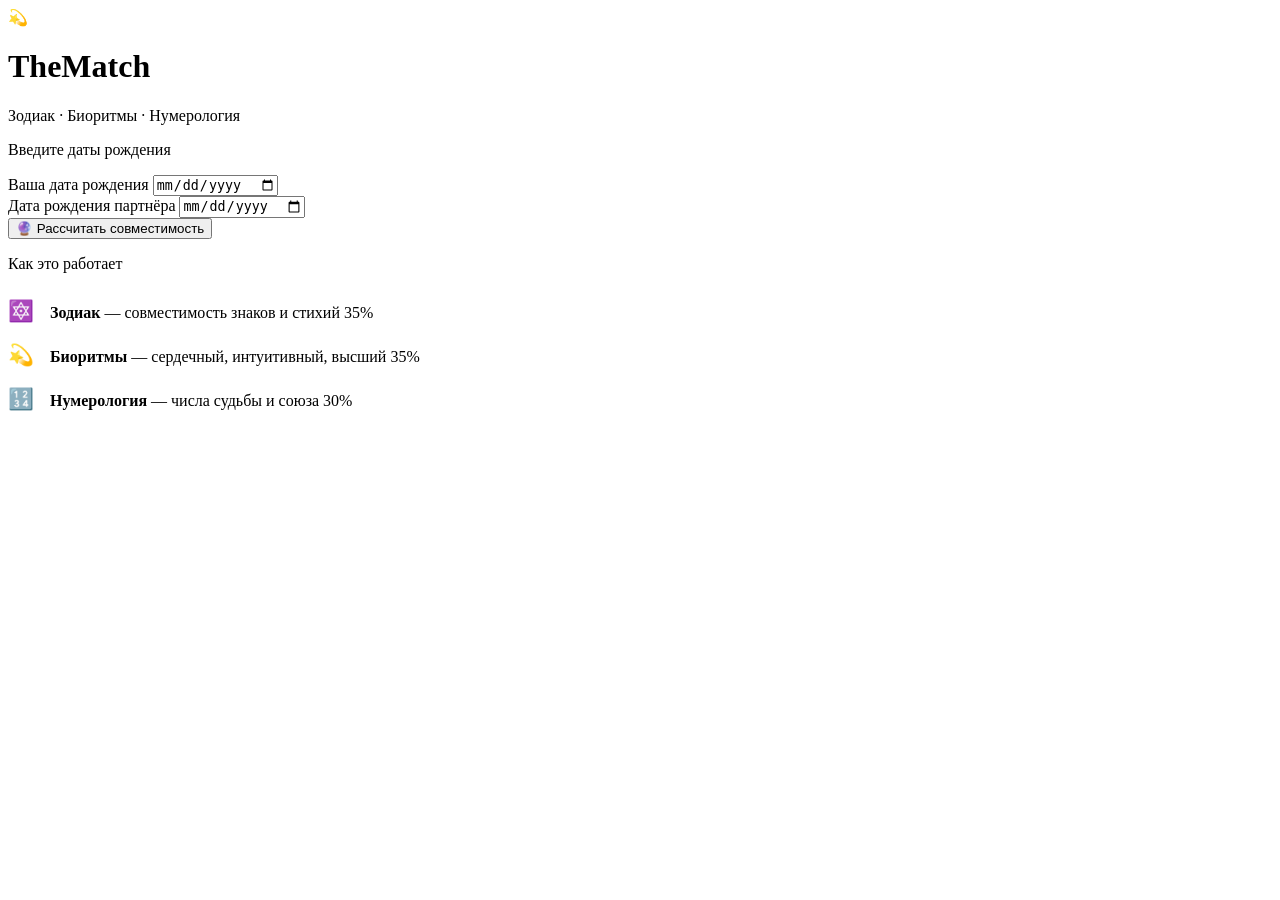
==== public/index.html @ 8f852fa3 "Remove Telegram bot, keep only PWA - Delete bot entrypoints, handlers, root services/database copies" ====
<!DOCTYPE html>
<html lang="ru">
<head>
  <meta charset="UTF-8" />
  <meta name="viewport" content="width=device-width, initial-scale=1.0" />
  <meta name="description"
        content="Рассчитайте совместимость по зодиаку, биоритмам и нумерологии" />
  <meta name="theme-color" content="#7C3AED" />

  <!-- PWA meta -->
  <meta name="mobile-web-app-capable" content="yes" />
  <meta name="apple-mobile-web-app-capable" content="yes" />
  <meta name="apple-mobile-web-app-status-bar-style" content="black-translucent" />
  <meta name="apple-mobile-web-app-title" content="TheMatch" />

  <!-- Open Graph -->
  <meta property="og:title"       content="TheMatch — Анализ совместимости" />
  <meta property="og:description" content="Зодиак · Биоритмы · Нумерология" />
  <meta property="og:type"        content="website" />

  <title>TheMatch — Анализ совместимости</title>

  <link rel="manifest" href="/manifest.json" />
  <link rel="apple-touch-icon" href="/icons/icon-192.png" />
  <link rel="stylesheet" href="/style.css" />
</head>
<body>

<div class="app">

  <!-- ---------------------------------------------------------------- -->
  <!-- App header                                                         -->
  <!-- ---------------------------------------------------------------- -->
  <header class="app-header">
    <div class="logo" aria-hidden="true">💫</div>
    <h1>TheMatch</h1>
    <p class="tagline">Зодиак · Биоритмы · Нумерология</p>
  </header>

  <main>

    <!-- -------------------------------------------------------------- -->
    <!-- Form section                                                     -->
    <!-- -------------------------------------------------------------- -->
    <section id="form-section">

      <div class="card">
        <p class="form-title">Введите даты рождения</p>

        <div class="form-group">
          <label for="date1">Ваша дата рождения</label>
          <input type="date" id="date1" name="date1"
                 autocomplete="off" required />
        </div>

        <div class="form-group">
          <label for="date2">Дата рождения партнёра</label>
          <input type="date" id="date2" name="date2"
                 autocomplete="off" required />
        </div>

        <button class="btn-primary" id="calc-btn" type="button">
          🔮 Рассчитать совместимость
        </button>

        <!-- Error message (hidden by default) -->
        <div class="error-box hidden" id="error-box" role="alert"></div>
      </div>

      <!-- How it works -->
      <div class="card" style="animation-delay:0.08s">
        <p class="card-title">Как это работает</p>
        <div class="score-row" style="padding:10px 0">
          <span style="font-size:1.3rem">🔯</span>
          <span class="score-label" style="margin-left:12px">
            <strong style="color:var(--text)">Зодиак</strong> — совместимость знаков и стихий
          </span>
          <span class="score-val">35%</span>
        </div>
        <div class="score-row" style="padding:10px 0">
          <span style="font-size:1.3rem">💫</span>
          <span class="score-label" style="margin-left:12px">
            <strong style="color:var(--text)">Биоритмы</strong> — сердечный, интуитивный, высший
          </span>
          <span class="score-val">35%</span>
        </div>
        <div class="score-row" style="border:none;padding:10px 0">
          <span style="font-size:1.3rem">🔢</span>
          <span class="score-label" style="margin-left:12px">
            <strong style="color:var(--text)">Нумерология</strong> — числа судьбы и союза
          </span>
          <span class="score-val">30%</span>
        </div>
      </div>

    </section>

    <!-- -------------------------------------------------------------- -->
    <!-- Results section (populated by app.js)                           -->
    <!-- -------------------------------------------------------------- -->
    <section id="results-section" class="hidden" aria-live="polite">
    </section>

  </main>
</div>

<script src="/app.js"></script>
</body>
</html>
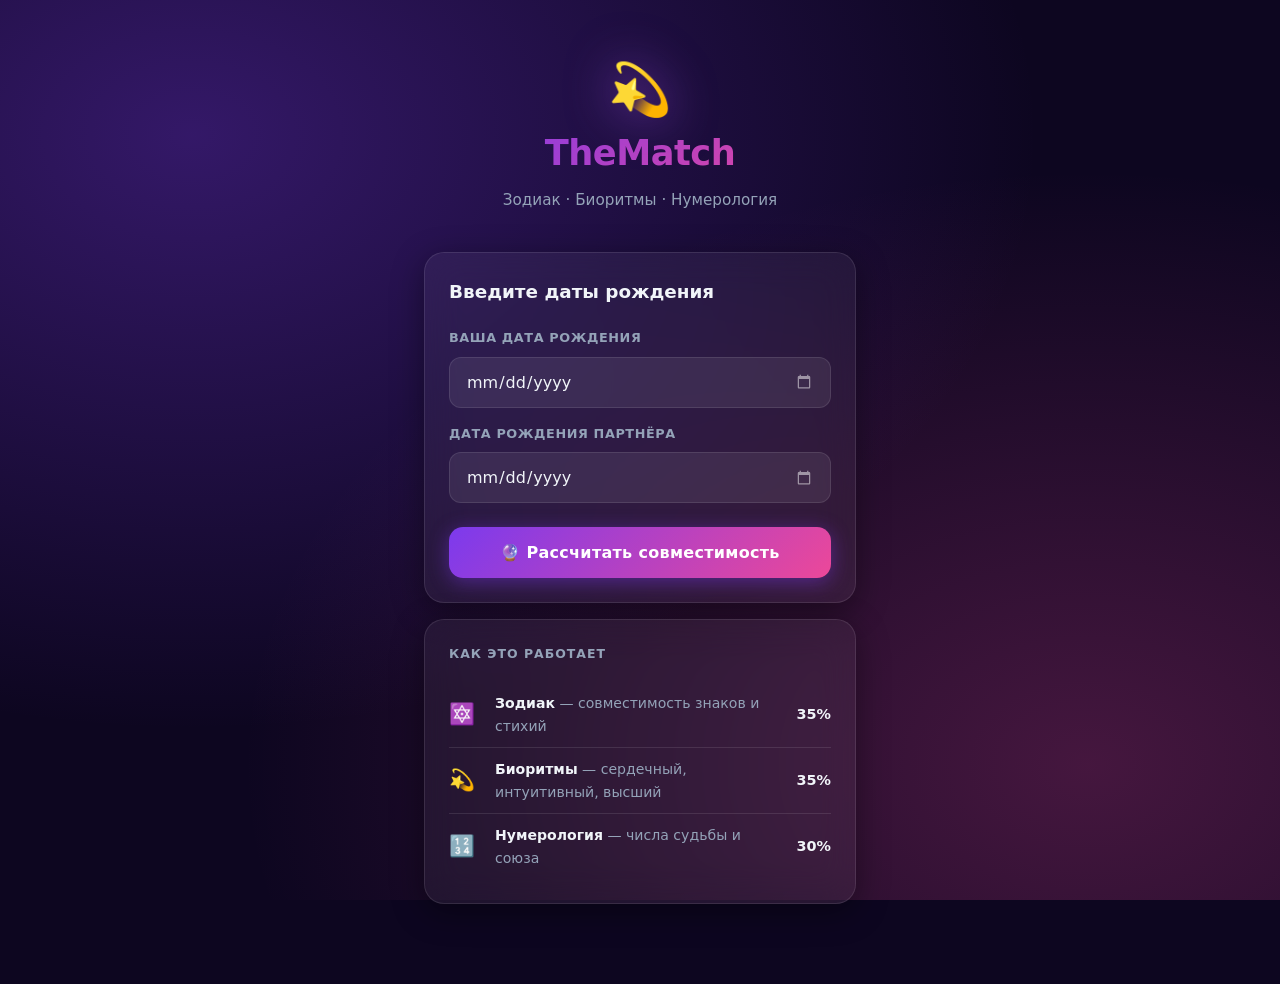
==== commit d8676bc0: "Rewrite as a pure static client-side PWA (no backend) The web frontend only ever used /api/compatibi" ====
--- a/public/index.html
+++ b/public/index.html
@@ -21,7 +21,8 @@
   <title>TheMatch — Анализ совместимости</title>
 
   <link rel="manifest" href="/manifest.json" />
-  <link rel="apple-touch-icon" href="/icons/icon-192.png" />
+  <link rel="icon" type="image/svg+xml" href="/icons/icon.svg" />
+  <link rel="apple-touch-icon" href="/icons/icon.svg" />
   <link rel="stylesheet" href="/style.css" />
 </head>
 <body>
@@ -104,6 +105,7 @@
   </main>
 </div>
 
+<script src="/logic.js"></script>
 <script src="/app.js"></script>
 </body>
 </html>
--- a/style.css
+++ b/style.css
@@ -0,0 +1,626 @@
+/* ================================================================== */
+/* TheMatch PWA — Global Styles                                        */
+/* Mobile-first, glassmorphism dark theme                              */
+/* ================================================================== */
+
+/* ------------------------------------------------------------------ */
+/* Design tokens                                                        */
+/* ------------------------------------------------------------------ */
+:root {
+  --primary:        #7C3AED;
+  --primary-light:  #A855F7;
+  --secondary:      #EC4899;
+  --secondary-light:#F472B6;
+  --bg:             #0D0620;
+  --bg-card:        rgba(255, 255, 255, 0.05);
+  --bg-input:       rgba(255, 255, 255, 0.08);
+  --border:         rgba(255, 255, 255, 0.10);
+  --border-focus:   rgba(168, 85, 247, 0.6);
+  --text:           #F1F5F9;
+  --text-muted:     #94A3B8;
+  --text-dim:       #64748B;
+  --error:          rgba(239, 68, 68, 0.15);
+  --error-border:   rgba(239, 68, 68, 0.4);
+  --error-text:     #FCA5A5;
+  --gradient:       linear-gradient(135deg, var(--primary), var(--secondary));
+  --shadow-card:    0 8px 32px rgba(0, 0, 0, 0.4);
+  --shadow-glow:    0 0 30px rgba(124, 58, 237, 0.4);
+  --blur:           blur(18px);
+  --radius-card:    20px;
+  --radius-btn:     14px;
+  --radius-input:   12px;
+  --radius-sm:      10px;
+  --transition:     0.25s cubic-bezier(0.4, 0, 0.2, 1);
+}
+
+/* ------------------------------------------------------------------ */
+/* Reset & base                                                         */
+/* ------------------------------------------------------------------ */
+*, *::before, *::after {
+  margin: 0;
+  padding: 0;
+  box-sizing: border-box;
+}
+
+html {
+  scroll-behavior: smooth;
+}
+
+body {
+  font-family: -apple-system, BlinkMacSystemFont, "Segoe UI", system-ui,
+    "Helvetica Neue", Arial, sans-serif;
+  background-color: var(--bg);
+  background-image:
+    radial-gradient(ellipse at 15% 15%, rgba(124, 58, 237, 0.35) 0%, transparent 55%),
+    radial-gradient(ellipse at 85% 85%, rgba(236, 72, 153, 0.25) 0%, transparent 55%);
+  background-attachment: fixed;
+  color: var(--text);
+  min-height: 100vh;
+  line-height: 1.6;
+  -webkit-font-smoothing: antialiased;
+}
+
+/* ------------------------------------------------------------------ */
+/* Layout                                                               */
+/* ------------------------------------------------------------------ */
+.app {
+  max-width: 480px;
+  margin: 0 auto;
+  padding: 0 16px 48px;
+}
+
+/* ------------------------------------------------------------------ */
+/* Header                                                               */
+/* ------------------------------------------------------------------ */
+.app-header {
+  text-align: center;
+  padding: 52px 0 36px;
+}
+
+.logo {
+  font-size: 3.2rem;
+  line-height: 1;
+  margin-bottom: 10px;
+  filter: drop-shadow(0 0 24px rgba(168, 85, 247, 0.7));
+  animation: float 4s ease-in-out infinite;
+}
+
+@keyframes float {
+  0%, 100% { transform: translateY(0); }
+  50%       { transform: translateY(-6px); }
+}
+
+.app-header h1 {
+  font-size: 2.2rem;
+  font-weight: 800;
+  letter-spacing: -0.5px;
+  background: var(--gradient);
+  -webkit-background-clip: text;
+  -webkit-text-fill-color: transparent;
+  background-clip: text;
+}
+
+.tagline {
+  margin-top: 6px;
+  color: var(--text-muted);
+  font-size: 0.95rem;
+}
+
+/* ------------------------------------------------------------------ */
+/* Cards                                                                */
+/* ------------------------------------------------------------------ */
+.card {
+  background: var(--bg-card);
+  border: 1px solid var(--border);
+  border-radius: var(--radius-card);
+  padding: 24px;
+  backdrop-filter: var(--blur);
+  -webkit-backdrop-filter: var(--blur);
+  box-shadow: var(--shadow-card);
+  margin-bottom: 16px;
+  animation: fadeInUp var(--transition) both;
+}
+
+.card + .card { animation-delay: 0.05s; }
+.card:nth-child(3) { animation-delay: 0.10s; }
+.card:nth-child(4) { animation-delay: 0.15s; }
+
+.card-title {
+  font-size: 0.78rem;
+  font-weight: 700;
+  text-transform: uppercase;
+  letter-spacing: 1px;
+  color: var(--text-muted);
+  margin-bottom: 18px;
+}
+
+/* ------------------------------------------------------------------ */
+/* Form                                                                 */
+/* ------------------------------------------------------------------ */
+.form-title {
+  font-size: 1.15rem;
+  font-weight: 700;
+  margin-bottom: 22px;
+}
+
+.form-group {
+  margin-bottom: 16px;
+}
+
+.form-group label {
+  display: block;
+  font-size: 0.8rem;
+  font-weight: 600;
+  text-transform: uppercase;
+  letter-spacing: 0.6px;
+  color: var(--text-muted);
+  margin-bottom: 8px;
+}
+
+.form-group input[type="date"] {
+  width: 100%;
+  padding: 14px 16px;
+  background: var(--bg-input);
+  border: 1px solid var(--border);
+  border-radius: var(--radius-input);
+  color: var(--text);
+  font-size: 1rem;
+  font-family: inherit;
+  outline: none;
+  transition: border-color var(--transition), background var(--transition);
+  cursor: pointer;
+  -webkit-appearance: none;
+  appearance: none;
+}
+
+.form-group input[type="date"]:focus {
+  border-color: var(--border-focus);
+  background: rgba(255, 255, 255, 0.12);
+}
+
+.form-group input[type="date"]::-webkit-calendar-picker-indicator {
+  filter: invert(1) opacity(0.5);
+  cursor: pointer;
+}
+
+/* ------------------------------------------------------------------ */
+/* Buttons                                                              */
+/* ------------------------------------------------------------------ */
+.btn-primary {
+  width: 100%;
+  padding: 16px;
+  background: var(--gradient);
+  border: none;
+  border-radius: var(--radius-btn);
+  color: #fff;
+  font-size: 1rem;
+  font-weight: 700;
+  font-family: inherit;
+  cursor: pointer;
+  letter-spacing: 0.3px;
+  box-shadow: 0 4px 20px rgba(124, 58, 237, 0.45);
+  transition: transform var(--transition), box-shadow var(--transition), opacity var(--transition);
+  margin-top: 8px;
+}
+
+.btn-primary:hover:not(:disabled) {
+  transform: translateY(-2px);
+  box-shadow: 0 8px 30px rgba(124, 58, 237, 0.65);
+}
+
+.btn-primary:active:not(:disabled) {
+  transform: translateY(0);
+}
+
+.btn-primary:disabled {
+  opacity: 0.6;
+  cursor: not-allowed;
+}
+
+.btn-secondary {
+  width: 100%;
+  padding: 14px;
+  background: transparent;
+  border: 1px solid var(--border);
+  border-radius: var(--radius-btn);
+  color: var(--text-muted);
+  font-size: 0.95rem;
+  font-weight: 600;
+  font-family: inherit;
+  cursor: pointer;
+  transition: border-color var(--transition), color var(--transition), background var(--transition);
+  margin-top: 8px;
+}
+
+.btn-secondary:hover {
+  border-color: var(--primary-light);
+  color: var(--text);
+  background: rgba(124, 58, 237, 0.1);
+}
+
+/* ------------------------------------------------------------------ */
+/* Loading spinner                                                      */
+/* ------------------------------------------------------------------ */
+.loading-wrap {
+  text-align: center;
+  padding: 60px 0 48px;
+}
+
+.spinner {
+  display: inline-block;
+  width: 56px;
+  height: 56px;
+  border: 4px solid rgba(255, 255, 255, 0.08);
+  border-top-color: var(--primary);
+  border-right-color: var(--secondary);
+  border-radius: 50%;
+  animation: spin 0.9s linear infinite;
+}
+
+@keyframes spin {
+  to { transform: rotate(360deg); }
+}
+
+.loading-text {
+  margin-top: 18px;
+  color: var(--text-muted);
+  font-size: 0.9rem;
+}
+
+/* ------------------------------------------------------------------ */
+/* Results — hero score ring                                            */
+/* ------------------------------------------------------------------ */
+.results-hero {
+  text-align: center;
+  padding: 32px 24px 28px;
+  background: var(--bg-card);
+  border: 1px solid var(--border);
+  border-radius: var(--radius-card);
+  backdrop-filter: var(--blur);
+  -webkit-backdrop-filter: var(--blur);
+  box-shadow: var(--shadow-card);
+  margin-bottom: 16px;
+  animation: fadeInUp var(--transition) both;
+}
+
+.hero-label {
+  font-size: 0.78rem;
+  font-weight: 700;
+  text-transform: uppercase;
+  letter-spacing: 1px;
+  color: var(--text-muted);
+  margin-bottom: 24px;
+}
+
+/* Score ring wrapper */
+.ring-wrap {
+  position: relative;
+  display: inline-block;
+  margin-bottom: 4px;
+}
+
+.ring-wrap svg {
+  display: block;
+}
+
+.ring-center {
+  position: absolute;
+  inset: 0;
+  display: flex;
+  flex-direction: column;
+  align-items: center;
+  justify-content: center;
+  pointer-events: none;
+}
+
+.ring-pct {
+  font-size: 2rem;
+  font-weight: 800;
+  line-height: 1;
+  background: var(--gradient);
+  -webkit-background-clip: text;
+  -webkit-text-fill-color: transparent;
+  background-clip: text;
+}
+
+.ring-emoji {
+  font-size: 1.5rem;
+  margin-top: 4px;
+}
+
+.hero-phrase {
+  margin-top: 18px;
+  color: var(--text-muted);
+  font-style: italic;
+  font-size: 0.92rem;
+  line-height: 1.55;
+  padding: 0 8px;
+}
+
+/* ------------------------------------------------------------------ */
+/* Section header inside a card                                         */
+/* ------------------------------------------------------------------ */
+.section-header {
+  display: flex;
+  align-items: center;
+  justify-content: space-between;
+  margin-bottom: 16px;
+}
+
+.section-title {
+  font-size: 1rem;
+  font-weight: 700;
+  display: flex;
+  align-items: center;
+  gap: 8px;
+}
+
+.section-score {
+  font-size: 1.1rem;
+  font-weight: 800;
+  background: var(--gradient);
+  -webkit-background-clip: text;
+  -webkit-text-fill-color: transparent;
+  background-clip: text;
+  white-space: nowrap;
+}
+
+/* ------------------------------------------------------------------ */
+/* Zodiac — sign pair                                                   */
+/* ------------------------------------------------------------------ */
+.sign-pair {
+  display: flex;
+  align-items: center;
+  justify-content: center;
+  gap: 10px;
+  padding: 16px 0 12px;
+}
+
+.sign-item {
+  flex: 1;
+  text-align: center;
+  min-width: 0;
+}
+
+.sign-symbol {
+  font-size: 2.6rem;
+  line-height: 1;
+}
+
+.sign-name {
+  font-weight: 700;
+  font-size: 0.9rem;
+  margin-top: 4px;
+  white-space: nowrap;
+  overflow: hidden;
+  text-overflow: ellipsis;
+}
+
+.sign-desc {
+  font-size: 0.75rem;
+  color: var(--text-muted);
+  margin-top: 2px;
+  line-height: 1.3;
+}
+
+.sign-sep {
+  font-size: 1.4rem;
+  color: var(--text-dim);
+  flex-shrink: 0;
+}
+
+/* ------------------------------------------------------------------ */
+/* Score rows (zodiac sub-scores, biorhythm rhythms)                    */
+/* ------------------------------------------------------------------ */
+.score-row {
+  display: flex;
+  align-items: center;
+  padding: 9px 0;
+  border-bottom: 1px solid var(--border);
+  gap: 8px;
+}
+
+.score-row:last-child {
+  border-bottom: none;
+}
+
+.score-label {
+  flex: 1;
+  font-size: 0.88rem;
+  color: var(--text-muted);
+  min-width: 0;
+}
+
+.score-val {
+  font-size: 0.9rem;
+  font-weight: 700;
+  color: var(--text);
+  white-space: nowrap;
+}
+
+.score-bar-track {
+  width: 72px;
+  height: 5px;
+  background: rgba(255, 255, 255, 0.08);
+  border-radius: 3px;
+  overflow: hidden;
+  flex-shrink: 0;
+}
+
+.score-bar-fill {
+  height: 100%;
+  border-radius: 3px;
+  background: var(--gradient);
+  width: 0;
+  transition: width 1.1s cubic-bezier(0.4, 0, 0.2, 1);
+}
+
+/* ------------------------------------------------------------------ */
+/* Italic phrase / description                                          */
+/* ------------------------------------------------------------------ */
+.phrase {
+  font-style: italic;
+  color: var(--text-muted);
+  font-size: 0.85rem;
+  line-height: 1.55;
+  margin-top: 10px;
+  padding-top: 10px;
+  border-top: 1px solid var(--border);
+}
+
+/* ------------------------------------------------------------------ */
+/* Numerology numbers                                                   */
+/* ------------------------------------------------------------------ */
+.number-pair {
+  display: flex;
+  gap: 12px;
+  margin-bottom: 14px;
+}
+
+.number-card {
+  flex: 1;
+  background: rgba(255, 255, 255, 0.05);
+  border: 1px solid var(--border);
+  border-radius: var(--radius-sm);
+  padding: 14px 10px;
+  text-align: center;
+}
+
+.number-val {
+  font-size: 1.8rem;
+  font-weight: 800;
+  line-height: 1;
+  background: var(--gradient);
+  -webkit-background-clip: text;
+  -webkit-text-fill-color: transparent;
+  background-clip: text;
+}
+
+.number-desc {
+  font-size: 0.78rem;
+  color: var(--text-muted);
+  margin-top: 6px;
+  line-height: 1.3;
+}
+
+.partnership-box {
+  background: rgba(124, 58, 237, 0.12);
+  border: 1px solid rgba(124, 58, 237, 0.3);
+  border-radius: var(--radius-sm);
+  padding: 14px;
+  text-align: center;
+  margin-top: 4px;
+}
+
+.partnership-label {
+  font-size: 0.78rem;
+  font-weight: 600;
+  text-transform: uppercase;
+  letter-spacing: 0.5px;
+  color: var(--primary-light);
+  margin-bottom: 4px;
+}
+
+.partnership-val {
+  font-size: 1.3rem;
+  font-weight: 700;
+}
+
+.partnership-desc {
+  font-size: 0.83rem;
+  color: var(--text-muted);
+  margin-top: 4px;
+  font-style: italic;
+  line-height: 1.4;
+}
+
+/* ------------------------------------------------------------------ */
+/* PWA install banner                                                   */
+/* ------------------------------------------------------------------ */
+.install-banner {
+  display: flex;
+  align-items: center;
+  gap: 12px;
+  background: linear-gradient(
+    135deg,
+    rgba(124, 58, 237, 0.15),
+    rgba(236, 72, 153, 0.15)
+  );
+  border: 1px solid var(--border);
+  border-radius: 16px;
+  padding: 14px 16px;
+  margin-bottom: 16px;
+  animation: fadeInUp var(--transition) both;
+}
+
+.install-icon { font-size: 1.6rem; flex-shrink: 0; }
+
+.install-copy {
+  flex: 1;
+  min-width: 0;
+}
+
+.install-copy strong {
+  display: block;
+  font-size: 0.9rem;
+  color: var(--text);
+}
+
+.install-copy span {
+  font-size: 0.8rem;
+  color: var(--text-muted);
+}
+
+.btn-install {
+  padding: 8px 14px;
+  background: var(--gradient);
+  border: none;
+  border-radius: 10px;
+  color: #fff;
+  font-size: 0.82rem;
+  font-weight: 700;
+  font-family: inherit;
+  cursor: pointer;
+  white-space: nowrap;
+  flex-shrink: 0;
+  transition: opacity var(--transition);
+}
+
+.btn-install:hover { opacity: 0.9; }
+
+/* ------------------------------------------------------------------ */
+/* Error message                                                        */
+/* ------------------------------------------------------------------ */
+.error-box {
+  background: var(--error);
+  border: 1px solid var(--error-border);
+  border-radius: 12px;
+  padding: 14px 16px;
+  color: var(--error-text);
+  font-size: 0.9rem;
+  text-align: center;
+  margin-top: 12px;
+}
+
+/* ------------------------------------------------------------------ */
+/* Utilities                                                            */
+/* ------------------------------------------------------------------ */
+.hidden { display: none !important; }
+.divider { height: 1px; background: var(--border); margin: 12px 0; }
+.mt-8 { margin-top: 8px; }
+
+/* ------------------------------------------------------------------ */
+/* Animations                                                           */
+/* ------------------------------------------------------------------ */
+@keyframes fadeInUp {
+  from { opacity: 0; transform: translateY(18px); }
+  to   { opacity: 1; transform: translateY(0); }
+}
+
+/* ------------------------------------------------------------------ */
+/* Responsive                                                           */
+/* ------------------------------------------------------------------ */
+@media (min-width: 480px) {
+  .app { padding: 0 24px 64px; }
+  .app-header { padding: 64px 0 40px; }
+}
